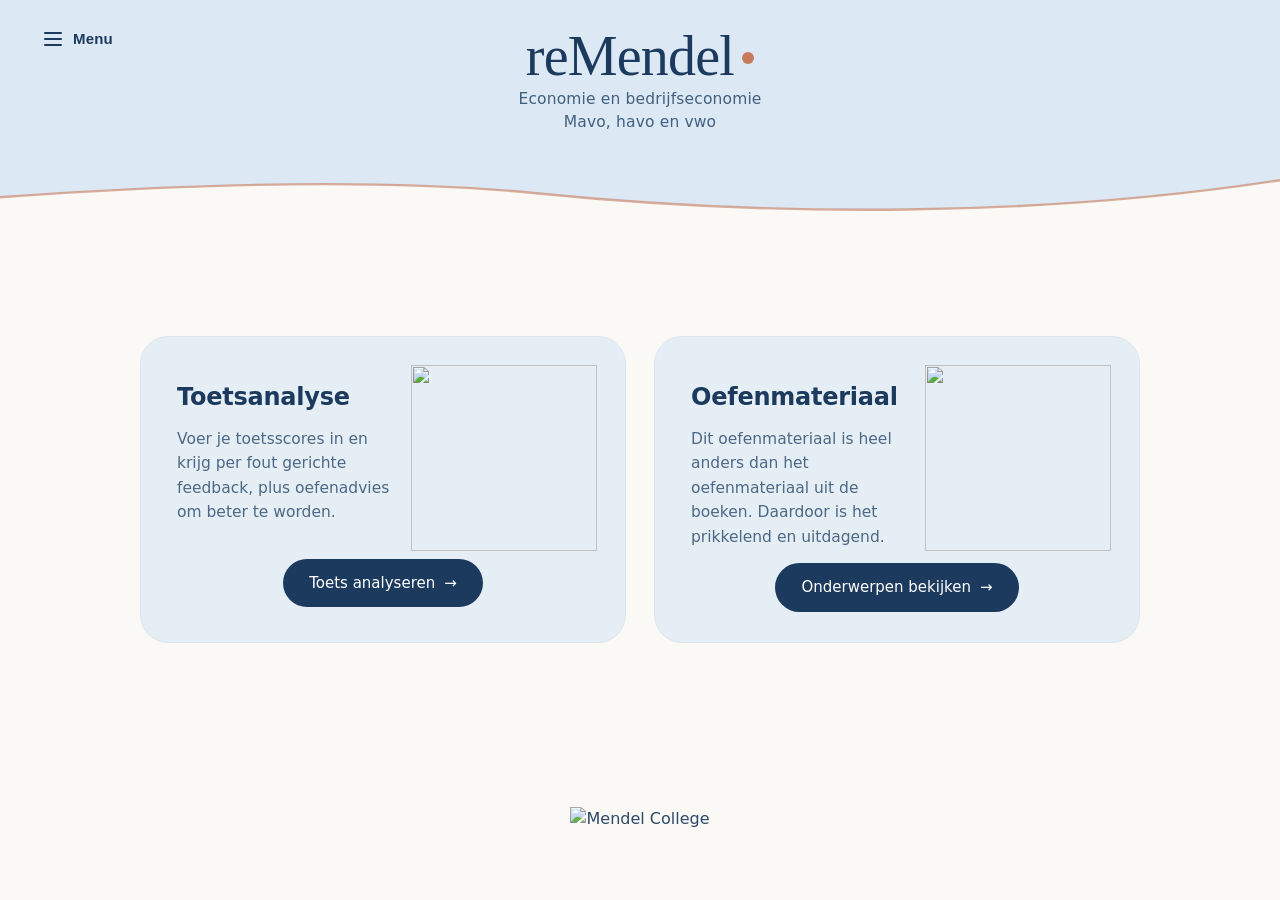
==== index.html @ 52575042 "Add files via upload" ====
<!DOCTYPE html>
<html lang="nl">
<head>
  <meta charset="utf-8">
  <meta name="viewport" content="width=device-width, initial-scale=1">
  <title>reMendel — Economie en bedrijfseconomie</title>
  <meta name="description" content="Oefenmateriaal en toetsanalyse voor economie en bedrijfseconomie op mavo, havo en vwo.">
  <link rel="stylesheet" href="styles.css">
</head>
<body>
  <div class="rm-page" id="page">

    <!-- Menuknop -->
    <button class="rm-menu-toggle" id="menuToggle" aria-label="Menu openen" aria-expanded="false" aria-controls="band">
      <span class="bars" aria-hidden="true"><span></span><span></span><span></span></span>
      <span class="label">Menu</span>
    </button>

    <!-- Zijmenu -->
    <nav class="rm-band" id="band" aria-label="Hoofdmenu">
      <a href="index.html" aria-current="page">Home <span class="pijl" aria-hidden="true">→</span></a>
      <a href="toetsanalyse.html">Toetsanalyse <span class="pijl" aria-hidden="true">→</span></a>
      <a href="oefenmateriaal.html">Oefenmateriaal <span class="pijl" aria-hidden="true">→</span></a>
    </nav>
    <div class="rm-scrim" id="scrim" hidden></div>

    <!-- Kop -->
    <div class="rm-headband">
      <header class="rm-header">
        <span class="rm-logo">
          <span class="naam">reMendel</span>
          <span class="stip" aria-hidden="true"></span>
        </span>
      </header>
      <p class="rm-subtitle">Economie en bedrijfseconomie<br>Mavo, havo en vwo</p>
    </div>
    <svg class="rm-wave" viewBox="0 0 1440 90" preserveAspectRatio="none" aria-hidden="true">
      <path d="M0,0 L1440,0 L1440,34 C1170,86 870,86 600,52 C420,30 200,40 0,58 Z" fill="#DCE8F4"></path>
      <path d="M1440,34 C1170,86 870,86 600,52 C420,30 200,40 0,58" fill="none" stroke="#C57B5C" stroke-width="2.4" stroke-opacity="0.6" vector-effect="non-scaling-stroke"></path>
    </svg>

    <!-- Tegels -->
    <main class="rm-main">
      <div class="rm-tiles">

        <a class="rm-tile" href="toetsanalyse.html">
          <div class="rm-tile-top">
            <div class="rm-tile-body">
              <h3>Toetsanalyse</h3>
              <p>Voer je toetsscores in en krijg per fout gerichte feedback, plus oefenadvies om beter te worden.</p>
            </div>
            <img class="rm-tile-illu" src="assets/illu-toetsanalyse.png" alt="">
          </div>
          <div class="rm-tile-cta">
            <span class="rm-cta">Toets analyseren <span class="rm-arrow" aria-hidden="true">→</span></span>
          </div>
        </a>

        <a class="rm-tile" href="oefenmateriaal.html">
          <div class="rm-tile-top">
            <div class="rm-tile-body">
              <h3>Oefenmateriaal</h3>
              <p>Dit oefenmateriaal is heel anders dan het oefenmateriaal uit de boeken. Daardoor is het prikkelend en uitdagend.</p>
            </div>
            <img class="rm-tile-illu" src="assets/illu-oefenmateriaal.png" alt="">
          </div>
          <div class="rm-tile-cta">
            <span class="rm-cta">Onderwerpen bekijken <span class="rm-arrow" aria-hidden="true">→</span></span>
          </div>
        </a>

      </div>
    </main>

    <!-- Footer -->
    <footer class="rm-footer">
      <img src="assets/logo-mendel.png" alt="Mendel College">
    </footer>

  </div>
  <script src="script.js"></script>
</body>
</html>
---- styles.css ----
/* ============ Lettertypen (Hanken Grotesk + Newsreader) ============ */
@font-face {
  font-family: 'Hanken Grotesk';
  font-style: normal;
  font-weight: 400;
  font-display: swap;
  src: url("fonts/af7fee92-cc1e-4064-9de9-580bec2a0c16.woff2") format('woff2');
  unicode-range: U+0460-052F, U+1C80-1C8A, U+20B4, U+2DE0-2DFF, U+A640-A69F, U+FE2E-FE2F;
}
@font-face {
  font-family: 'Hanken Grotesk';
  font-style: normal;
  font-weight: 400;
  font-display: swap;
  src: url("fonts/03a9ec84-16bf-415b-9868-a55ded460563.woff2") format('woff2');
  unicode-range: U+0102-0103, U+0110-0111, U+0128-0129, U+0168-0169, U+01A0-01A1, U+01AF-01B0, U+0300-0301, U+0303-0304, U+0308-0309, U+0323, U+0329, U+1EA0-1EF9, U+20AB;
}
@font-face {
  font-family: 'Hanken Grotesk';
  font-style: normal;
  font-weight: 400;
  font-display: swap;
  src: url("fonts/28de9217-d62a-4a93-bbff-478c184d26af.woff2") format('woff2');
  unicode-range: U+0100-02BA, U+02BD-02C5, U+02C7-02CC, U+02CE-02D7, U+02DD-02FF, U+0304, U+0308, U+0329, U+1D00-1DBF, U+1E00-1E9F, U+1EF2-1EFF, U+2020, U+20A0-20AB, U+20AD-20C0, U+2113, U+2C60-2C7F, U+A720-A7FF;
}
@font-face {
  font-family: 'Hanken Grotesk';
  font-style: normal;
  font-weight: 400;
  font-display: swap;
  src: url("fonts/dc36c14e-3878-4ed7-b12c-82b703f719ae.woff2") format('woff2');
  unicode-range: U+0000-00FF, U+0131, U+0152-0153, U+02BB-02BC, U+02C6, U+02DA, U+02DC, U+0304, U+0308, U+0329, U+2000-206F, U+20AC, U+2122, U+2191, U+2193, U+2212, U+2215, U+FEFF, U+FFFD;
}
@font-face {
  font-family: 'Hanken Grotesk';
  font-style: normal;
  font-weight: 500;
  font-display: swap;
  src: url("fonts/af7fee92-cc1e-4064-9de9-580bec2a0c16.woff2") format('woff2');
  unicode-range: U+0460-052F, U+1C80-1C8A, U+20B4, U+2DE0-2DFF, U+A640-A69F, U+FE2E-FE2F;
}
@font-face {
  font-family: 'Hanken Grotesk';
  font-style: normal;
  font-weight: 500;
  font-display: swap;
  src: url("fonts/03a9ec84-16bf-415b-9868-a55ded460563.woff2") format('woff2');
  unicode-range: U+0102-0103, U+0110-0111, U+0128-0129, U+0168-0169, U+01A0-01A1, U+01AF-01B0, U+0300-0301, U+0303-0304, U+0308-0309, U+0323, U+0329, U+1EA0-1EF9, U+20AB;
}
@font-face {
  font-family: 'Hanken Grotesk';
  font-style: normal;
  font-weight: 500;
  font-display: swap;
  src: url("fonts/28de9217-d62a-4a93-bbff-478c184d26af.woff2") format('woff2');
  unicode-range: U+0100-02BA, U+02BD-02C5, U+02C7-02CC, U+02CE-02D7, U+02DD-02FF, U+0304, U+0308, U+0329, U+1D00-1DBF, U+1E00-1E9F, U+1EF2-1EFF, U+2020, U+20A0-20AB, U+20AD-20C0, U+2113, U+2C60-2C7F, U+A720-A7FF;
}
@font-face {
  font-family: 'Hanken Grotesk';
  font-style: normal;
  font-weight: 500;
  font-display: swap;
  src: url("fonts/dc36c14e-3878-4ed7-b12c-82b703f719ae.woff2") format('woff2');
  unicode-range: U+0000-00FF, U+0131, U+0152-0153, U+02BB-02BC, U+02C6, U+02DA, U+02DC, U+0304, U+0308, U+0329, U+2000-206F, U+20AC, U+2122, U+2191, U+2193, U+2212, U+2215, U+FEFF, U+FFFD;
}
@font-face {
  font-family: 'Hanken Grotesk';
  font-style: normal;
  font-weight: 600;
  font-display: swap;
  src: url("fonts/af7fee92-cc1e-4064-9de9-580bec2a0c16.woff2") format('woff2');
  unicode-range: U+0460-052F, U+1C80-1C8A, U+20B4, U+2DE0-2DFF, U+A640-A69F, U+FE2E-FE2F;
}
@font-face {
  font-family: 'Hanken Grotesk';
  font-style: normal;
  font-weight: 600;
  font-display: swap;
  src: url("fonts/03a9ec84-16bf-415b-9868-a55ded460563.woff2") format('woff2');
  unicode-range: U+0102-0103, U+0110-0111, U+0128-0129, U+0168-0169, U+01A0-01A1, U+01AF-01B0, U+0300-0301, U+0303-0304, U+0308-0309, U+0323, U+0329, U+1EA0-1EF9, U+20AB;
}
@font-face {
  font-family: 'Hanken Grotesk';
  font-style: normal;
  font-weight: 600;
  font-display: swap;
  src: url("fonts/28de9217-d62a-4a93-bbff-478c184d26af.woff2") format('woff2');
  unicode-range: U+0100-02BA, U+02BD-02C5, U+02C7-02CC, U+02CE-02D7, U+02DD-02FF, U+0304, U+0308, U+0329, U+1D00-1DBF, U+1E00-1E9F, U+1EF2-1EFF, U+2020, U+20A0-20AB, U+20AD-20C0, U+2113, U+2C60-2C7F, U+A720-A7FF;
}
@font-face {
  font-family: 'Hanken Grotesk';
  font-style: normal;
  font-weight: 600;
  font-display: swap;
  src: url("fonts/dc36c14e-3878-4ed7-b12c-82b703f719ae.woff2") format('woff2');
  unicode-range: U+0000-00FF, U+0131, U+0152-0153, U+02BB-02BC, U+02C6, U+02DA, U+02DC, U+0304, U+0308, U+0329, U+2000-206F, U+20AC, U+2122, U+2191, U+2193, U+2212, U+2215, U+FEFF, U+FFFD;
}
@font-face {
  font-family: 'Hanken Grotesk';
  font-style: normal;
  font-weight: 700;
  font-display: swap;
  src: url("fonts/af7fee92-cc1e-4064-9de9-580bec2a0c16.woff2") format('woff2');
  unicode-range: U+0460-052F, U+1C80-1C8A, U+20B4, U+2DE0-2DFF, U+A640-A69F, U+FE2E-FE2F;
}
@font-face {
  font-family: 'Hanken Grotesk';
  font-style: normal;
  font-weight: 700;
  font-display: swap;
  src: url("fonts/03a9ec84-16bf-415b-9868-a55ded460563.woff2") format('woff2');
  unicode-range: U+0102-0103, U+0110-0111, U+0128-0129, U+0168-0169, U+01A0-01A1, U+01AF-01B0, U+0300-0301, U+0303-0304, U+0308-0309, U+0323, U+0329, U+1EA0-1EF9, U+20AB;
}
@font-face {
  font-family: 'Hanken Grotesk';
  font-style: normal;
  font-weight: 700;
  font-display: swap;
  src: url("fonts/28de9217-d62a-4a93-bbff-478c184d26af.woff2") format('woff2');
  unicode-range: U+0100-02BA, U+02BD-02C5, U+02C7-02CC, U+02CE-02D7, U+02DD-02FF, U+0304, U+0308, U+0329, U+1D00-1DBF, U+1E00-1E9F, U+1EF2-1EFF, U+2020, U+20A0-20AB, U+20AD-20C0, U+2113, U+2C60-2C7F, U+A720-A7FF;
}
@font-face {
  font-family: 'Hanken Grotesk';
  font-style: normal;
  font-weight: 700;
  font-display: swap;
  src: url("fonts/dc36c14e-3878-4ed7-b12c-82b703f719ae.woff2") format('woff2');
  unicode-range: U+0000-00FF, U+0131, U+0152-0153, U+02BB-02BC, U+02C6, U+02DA, U+02DC, U+0304, U+0308, U+0329, U+2000-206F, U+20AC, U+2122, U+2191, U+2193, U+2212, U+2215, U+FEFF, U+FFFD;
}
@font-face {
  font-family: 'Newsreader';
  font-style: normal;
  font-weight: 400;
  font-display: swap;
  src: url("fonts/8d926637-0f16-48f3-9c2e-a3ee5e3c314a.woff2") format('woff2');
  unicode-range: U+0102-0103, U+0110-0111, U+0128-0129, U+0168-0169, U+01A0-01A1, U+01AF-01B0, U+0300-0301, U+0303-0304, U+0308-0309, U+0323, U+0329, U+1EA0-1EF9, U+20AB;
}
@font-face {
  font-family: 'Newsreader';
  font-style: normal;
  font-weight: 400;
  font-display: swap;
  src: url("fonts/e924a175-45f7-4ffa-a5a0-0aee3247b892.woff2") format('woff2');
  unicode-range: U+0100-02BA, U+02BD-02C5, U+02C7-02CC, U+02CE-02D7, U+02DD-02FF, U+0304, U+0308, U+0329, U+1D00-1DBF, U+1E00-1E9F, U+1EF2-1EFF, U+2020, U+20A0-20AB, U+20AD-20C0, U+2113, U+2C60-2C7F, U+A720-A7FF;
}
@font-face {
  font-family: 'Newsreader';
  font-style: normal;
  font-weight: 400;
  font-display: swap;
  src: url("fonts/7d07a307-ad8e-4936-b736-84f4ee46f999.woff2") format('woff2');
  unicode-range: U+0000-00FF, U+0131, U+0152-0153, U+02BB-02BC, U+02C6, U+02DA, U+02DC, U+0304, U+0308, U+0329, U+2000-206F, U+20AC, U+2122, U+2191, U+2193, U+2212, U+2215, U+FEFF, U+FFFD;
}
@font-face {
  font-family: 'Newsreader';
  font-style: normal;
  font-weight: 500;
  font-display: swap;
  src: url("fonts/8d926637-0f16-48f3-9c2e-a3ee5e3c314a.woff2") format('woff2');
  unicode-range: U+0102-0103, U+0110-0111, U+0128-0129, U+0168-0169, U+01A0-01A1, U+01AF-01B0, U+0300-0301, U+0303-0304, U+0308-0309, U+0323, U+0329, U+1EA0-1EF9, U+20AB;
}
@font-face {
  font-family: 'Newsreader';
  font-style: normal;
  font-weight: 500;
  font-display: swap;
  src: url("fonts/e924a175-45f7-4ffa-a5a0-0aee3247b892.woff2") format('woff2');
  unicode-range: U+0100-02BA, U+02BD-02C5, U+02C7-02CC, U+02CE-02D7, U+02DD-02FF, U+0304, U+0308, U+0329, U+1D00-1DBF, U+1E00-1E9F, U+1EF2-1EFF, U+2020, U+20A0-20AB, U+20AD-20C0, U+2113, U+2C60-2C7F, U+A720-A7FF;
}
@font-face {
  font-family: 'Newsreader';
  font-style: normal;
  font-weight: 500;
  font-display: swap;
  src: url("fonts/7d07a307-ad8e-4936-b736-84f4ee46f999.woff2") format('woff2');
  unicode-range: U+0000-00FF, U+0131, U+0152-0153, U+02BB-02BC, U+02C6, U+02DA, U+02DC, U+0304, U+0308, U+0329, U+2000-206F, U+20AC, U+2122, U+2191, U+2193, U+2212, U+2215, U+FEFF, U+FFFD;
}
@font-face {
  font-family: 'Newsreader';
  font-style: normal;
  font-weight: 600;
  font-display: swap;
  src: url("fonts/8d926637-0f16-48f3-9c2e-a3ee5e3c314a.woff2") format('woff2');
  unicode-range: U+0102-0103, U+0110-0111, U+0128-0129, U+0168-0169, U+01A0-01A1, U+01AF-01B0, U+0300-0301, U+0303-0304, U+0308-0309, U+0323, U+0329, U+1EA0-1EF9, U+20AB;
}
@font-face {
  font-family: 'Newsreader';
  font-style: normal;
  font-weight: 600;
  font-display: swap;
  src: url("fonts/e924a175-45f7-4ffa-a5a0-0aee3247b892.woff2") format('woff2');
  unicode-range: U+0100-02BA, U+02BD-02C5, U+02C7-02CC, U+02CE-02D7, U+02DD-02FF, U+0304, U+0308, U+0329, U+1D00-1DBF, U+1E00-1E9F, U+1EF2-1EFF, U+2020, U+20A0-20AB, U+20AD-20C0, U+2113, U+2C60-2C7F, U+A720-A7FF;
}
@font-face {
  font-family: 'Newsreader';
  font-style: normal;
  font-weight: 600;
  font-display: swap;
  src: url("fonts/7d07a307-ad8e-4936-b736-84f4ee46f999.woff2") format('woff2');
  unicode-range: U+0000-00FF, U+0131, U+0152-0153, U+02BB-02BC, U+02C6, U+02DA, U+02DC, U+0304, U+0308, U+0329, U+2000-206F, U+20AC, U+2122, U+2191, U+2193, U+2212, U+2215, U+FEFF, U+FFFD;
}
/* ==========================================================================
   reMendel huisstijl
   Gedeeld stylesheet voor alle pagina's. Kleuren, typografie en de
   terugkerende componenten (logo, knoppen, tegels, zijmenu) staan hier,
   zodat elke pagina dezelfde uitstraling heeft.
   ========================================================================== */

:root {
  /* Kleuren */
  --inkt:            #1C3A5E;   /* hoofdkleur: koppen, logo, zijmenu */
  --inkt-donker:     #142C49;   /* hover op donkere knoppen */
  --terra:           #C57B5C;   /* accent: het bolletje, lijnen */
  --lucht:           #DCE8F4;   /* lichtblauwe band achter de kop */
  --mist:            #E6EEF5;   /* achtergrond van de tegels */
  --mist-rand:       #DCE6F1;   /* rand van de tegels */
  --mist-rand-hover: #C9D8EC;
  --tekst:           #4C6885;   /* lopende tekst in tegels */
  --tekst-zacht:     #41607F;   /* ondertitels */
  --papier:          #FAF9F5;   /* paginakleur */

  /* Typografie */
  --serif: 'Newsreader', Georgia, serif;
  --sans:  'Hanken Grotesk', system-ui, -apple-system, sans-serif;

  /* Maatvoering */
  --band-breedte: 304px;
  --marge-zij: 44px;
}

* { margin: 0; padding: 0; box-sizing: border-box; }

html { -webkit-text-size-adjust: 100%; }

body {
  font-family: var(--sans);
  color: var(--inkt);
  background: var(--papier);
  min-height: 100vh;
  line-height: 1.5;
  -webkit-font-smoothing: antialiased;
  text-rendering: optimizeLegibility;
}

img { max-width: 100%; }

a { color: inherit; }

/* Pagina-omhulsel -------------------------------------------------------- */
.rm-page {
  position: relative;
  min-height: 100vh;
  display: flex;
  flex-direction: column;
  overflow: hidden;
}

/* Menuknop (hamburger) --------------------------------------------------- */
.rm-menu-toggle {
  position: absolute;
  top: 30px;
  left: var(--marge-zij);
  z-index: 60;
  display: flex;
  align-items: center;
  gap: 11px;
  background: none;
  border: none;
  padding: 6px;
  margin: -6px;
  cursor: pointer;
  color: var(--inkt);
}
.rm-menu-toggle .bars {
  display: flex;
  flex-direction: column;
  gap: 4px;
}
.rm-menu-toggle .bars span {
  display: block;
  width: 18px;
  height: 2px;
  border-radius: 2px;
  background: currentColor;
  transition: transform .25s ease, opacity .2s ease;
}
.rm-menu-toggle .label {
  font-size: 15px;
  font-weight: 600;
  letter-spacing: .01em;
}
/* kruisje wanneer het menu open is */
.rm-page.menu-open .rm-menu-toggle { color: #fff; }
.rm-page.menu-open .rm-menu-toggle .bars span:nth-child(1) { transform: translateY(6px) rotate(45deg); }
.rm-page.menu-open .rm-menu-toggle .bars span:nth-child(2) { opacity: 0; }
.rm-page.menu-open .rm-menu-toggle .bars span:nth-child(3) { transform: translateY(-6px) rotate(-45deg); }

/* Kop met logo ----------------------------------------------------------- */
.rm-headband { background: var(--lucht); }
.rm-header {
  position: relative;
  text-align: center;
  padding: 28px var(--marge-zij) 4px;
  z-index: 50;
}
.rm-logo {
  display: inline-flex;
  align-items: baseline;
}
.rm-logo .naam {
  font-family: var(--serif);
  font-size: 56px;
  font-weight: 500;
  letter-spacing: -.014em;
  color: var(--inkt);
  line-height: 1;
}
.rm-logo .stip {
  width: 12px;
  height: 12px;
  border-radius: 50%;
  background: var(--terra);
  display: inline-block;
  margin-left: 8px;
  transform: translateY(-11px);
}
.rm-subtitle {
  text-align: center;
  padding: 0 var(--marge-zij) 22px;
  color: var(--tekst-zacht);
  font-size: 15.5px;
  line-height: 1.5;
  letter-spacing: .01em;
}
/* golvende scheiding onder de kop */
.rm-wave { display: block; width: 100%; height: 64px; margin-top: -1px; }

/* Zijmenu (band) --------------------------------------------------------- */
.rm-band {
  position: fixed;
  left: 0;
  top: 0;
  height: 100vh;
  width: var(--band-breedte);
  box-sizing: border-box;
  background: var(--inkt);
  z-index: 55;
  padding: 74px 26px 32px;
  box-shadow: 24px 0 60px -22px rgba(20, 40, 70, .55);
  display: flex;
  flex-direction: column;
  gap: 6px;
  overflow-y: auto;
  /* standaard gesloten */
  opacity: 0;
  transform: translateX(-16px);
  pointer-events: none;
  transition: opacity .4s ease, transform .4s ease;
}
.rm-page.menu-open .rm-band {
  opacity: 1;
  transform: translateX(0);
  pointer-events: auto;
}
.rm-band a {
  display: flex;
  align-items: center;
  justify-content: space-between;
  gap: 12px;
  padding: 14px 16px;
  border-radius: 14px;
  text-decoration: none;
  font-size: 19px;
  font-weight: 600;
  color: #fff;
  transition: background .18s ease;
}
.rm-band a:hover,
.rm-band a:focus-visible { background: rgba(255, 255, 255, .08); }
.rm-band a[aria-current="page"] { background: rgba(255, 255, 255, .12); }
.rm-band a .pijl { font-size: 15px; color: rgba(255, 255, 255, .5); }

/* overlay achter het open menu (om te sluiten) */
.rm-scrim {
  position: fixed;
  inset: 0;
  z-index: 54;
  background: rgba(20, 40, 70, .28);
  opacity: 0;
  pointer-events: none;
  transition: opacity .4s ease;
}
.rm-page.menu-open .rm-scrim { opacity: 1; pointer-events: auto; }

/* Hoofdinhoud ------------------------------------------------------------ */
.rm-main {
  position: relative;
  z-index: 1;
  flex: 1;
  display: flex;
  flex-direction: column;
  align-items: center;
  justify-content: center;
  padding: 64px var(--marge-zij);
}

/* Tegels ----------------------------------------------------------------- */
.rm-tiles {
  display: flex;
  gap: 28px;
  width: 100%;
  max-width: 1000px;
}
.rm-tile {
  flex: 1;
  background: var(--mist);
  border: 1px solid var(--mist-rand);
  border-radius: 28px;
  padding: 34px 36px 30px;
  display: flex;
  flex-direction: column;
  text-decoration: none;
  color: inherit;
  transition: transform .3s ease, box-shadow .3s ease, border-color .3s ease;
}
.rm-tile:hover,
.rm-tile:focus-visible {
  transform: translateY(-6px);
  box-shadow: 0 24px 48px -26px rgba(28, 58, 94, .42);
  border-color: var(--mist-rand-hover);
  outline: none;
}
.rm-tile-top { display: flex; gap: 12px; align-items: flex-start; }
.rm-tile-body { flex: 1; min-width: 0; padding-top: 8px; }
.rm-tile h3 {
  font-size: 24px;
  font-weight: 600;
  letter-spacing: -.01em;
  margin: 0 0 12px;
}
.rm-tile p {
  font-size: 15.5px;
  line-height: 1.58;
  color: var(--tekst);
  margin: 0;
}
.rm-tile-illu {
  width: 186px;
  height: 186px;
  flex-shrink: 0;
  display: block;
  margin: -6px -8px -6px 0;
}
.rm-tile-cta { text-align: center; margin-top: 14px; }

/* Knop ------------------------------------------------------------------- */
.rm-cta {
  display: inline-flex;
  align-items: center;
  gap: 9px;
  background: var(--inkt);
  color: #fff;
  border: none;
  border-radius: 999px;
  padding: 13px 26px;
  font-family: inherit;
  font-size: 15px;
  font-weight: 500;
  cursor: pointer;
  white-space: nowrap;
  text-decoration: none;
  transition: background .2s ease;
}
.rm-cta:hover,
.rm-cta:focus-visible { background: var(--inkt-donker); outline: none; }
.rm-cta .rm-arrow { transition: transform .2s ease; }
.rm-tile:hover .rm-arrow,
.rm-cta:hover .rm-arrow { transform: translateX(3px); }

/* Binnenpagina's --------------------------------------------------------- */
.rm-main.is-page { justify-content: flex-start; }
.rm-content { width: 100%; max-width: 820px; }
.rm-page-title {
  font-family: var(--serif);
  font-size: 40px;
  font-weight: 500;
  letter-spacing: -.012em;
  color: var(--inkt);
  margin: 0 0 14px;
}
.rm-lead {
  font-size: 17px;
  line-height: 1.6;
  color: var(--tekst);
  margin: 0 0 32px;
  max-width: 60ch;
}
.rm-placeholder {
  background: var(--mist);
  border: 1px dashed var(--mist-rand-hover);
  border-radius: 20px;
  padding: 40px 34px;
  color: var(--tekst);
  font-size: 15.5px;
  line-height: 1.6;
}
.rm-placeholder strong { color: var(--inkt); font-weight: 600; }

/* Footer ----------------------------------------------------------------- */
.rm-footer {
  position: relative;
  z-index: 1;
  display: flex;
  justify-content: center;
  padding: 48px var(--marge-zij) 56px;
}
.rm-footer img { height: 37px; width: auto; opacity: .92; }

/* Toegankelijkheid ------------------------------------------------------- */
:focus-visible { outline: 2px solid var(--terra); outline-offset: 3px; }

/* Responsief ------------------------------------------------------------- */
@media (max-width: 760px) {
  :root { --marge-zij: 22px; }
  .rm-logo .naam { font-size: 44px; }
  .rm-tiles { flex-direction: column; gap: 20px; }
  .rm-tile-illu { width: 130px; height: 130px; }
  .rm-main { padding: 40px var(--marge-zij); }
}

@media (prefers-reduced-motion: reduce) {
  * { transition: none !important; animation: none !important; }
}
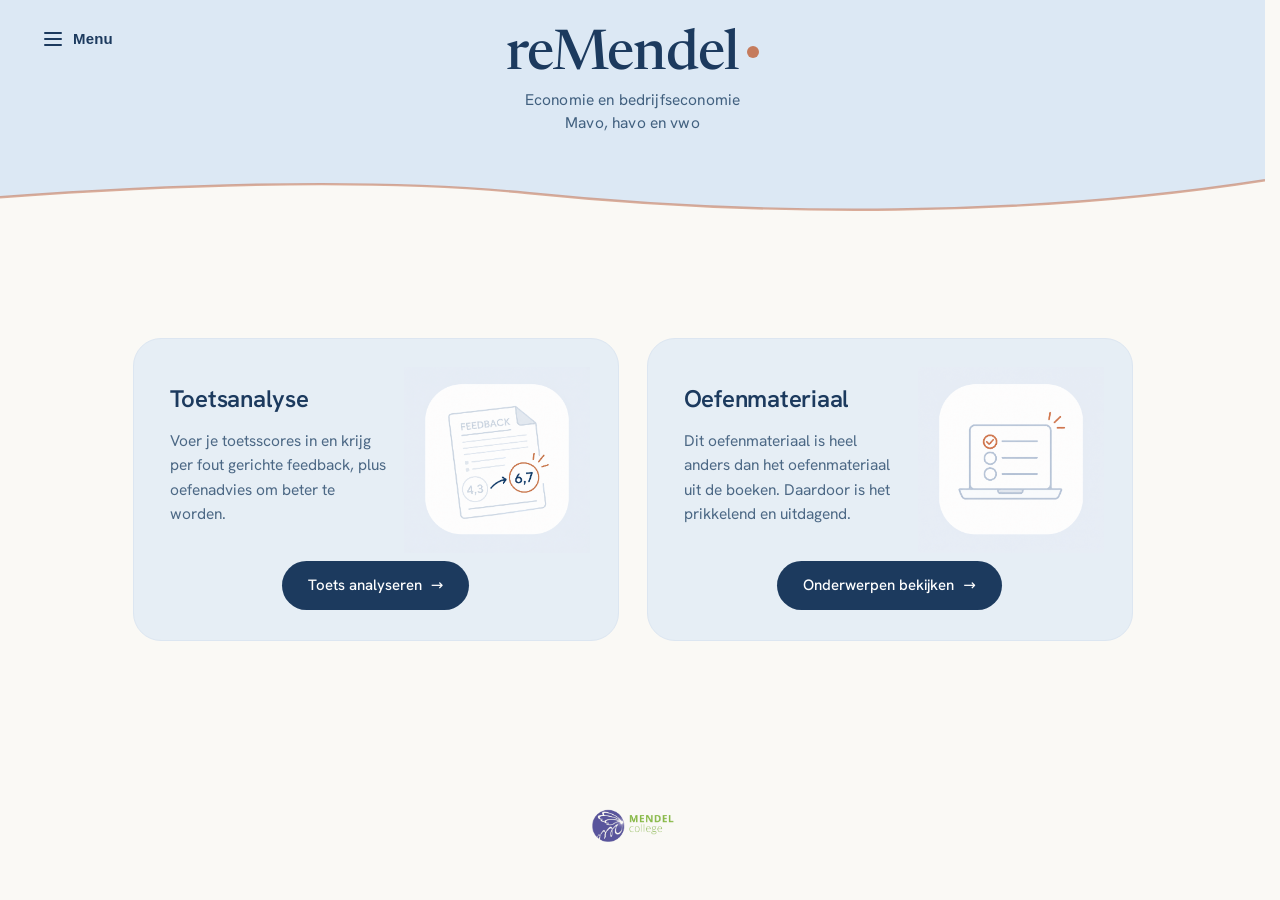
==== commit e6c7d760: "Add files via upload" ====
--- a/index.html
+++ b/index.html
@@ -22,7 +22,7 @@
       <a href="toetsanalyse.html">Toetsanalyse <span class="pijl" aria-hidden="true">→</span></a>
       <a href="oefenmateriaal.html">Oefenmateriaal <span class="pijl" aria-hidden="true">→</span></a>
     </nav>
-    <div class="rm-scrim" id="scrim" hidden></div>
+    <div class="rm-scrim" id="scrim"></div>
 
     <!-- Kop -->
     <div class="rm-headband">
--- a/styles.css
+++ b/styles.css
@@ -230,7 +230,7 @@
 
 * { margin: 0; padding: 0; box-sizing: border-box; }
 
-html { -webkit-text-size-adjust: 100%; }
+html { -webkit-text-size-adjust: 100%; scrollbar-gutter: stable; }
 
 body {
   font-family: var(--sans);
@@ -331,6 +331,18 @@
   font-size: 15.5px;
   line-height: 1.5;
   letter-spacing: .01em;
+}
+/* Op binnenpagina's komt hier de paginanaam in plaats van de ondertitel */
+.rm-pagenaam {
+  text-align: center;
+  padding: 0 var(--marge-zij) 22px;
+  margin: 0;
+  font-family: var(--serif);
+  font-size: 30px;
+  font-weight: 500;
+  letter-spacing: -.01em;
+  color: var(--inkt);
+  line-height: 1.1;
 }
 /* golvende scheiding onder de kop */
 .rm-wave { display: block; width: 100%; height: 64px; margin-top: -1px; }
@@ -351,15 +363,13 @@
   flex-direction: column;
   gap: 6px;
   overflow-y: auto;
-  /* standaard gesloten */
+  /* standaard gesloten: uit beeld gefade */
   opacity: 0;
-  transform: translateX(-16px);
   pointer-events: none;
-  transition: opacity .4s ease, transform .4s ease;
+  transition: opacity .42s ease;
 }
 .rm-page.menu-open .rm-band {
   opacity: 1;
-  transform: translateX(0);
   pointer-events: auto;
 }
 .rm-band a {
@@ -388,7 +398,7 @@
   background: rgba(20, 40, 70, .28);
   opacity: 0;
   pointer-events: none;
-  transition: opacity .4s ease;
+  transition: opacity .42s ease;
 }
 .rm-page.menu-open .rm-scrim { opacity: 1; pointer-events: auto; }
 
@@ -506,6 +516,154 @@
 }
 .rm-placeholder strong { color: var(--inkt); font-weight: 600; }
 
+/* Oefenmateriaal: niveaus, klassen, items en de weergave -------------------- */
+.oef-content { width: 100%; max-width: 1000px; }
+
+.oef-grid {
+  display: flex;
+  gap: 18px;
+  align-items: flex-start;
+}
+.oef-niveau {
+  flex: 1;
+  min-width: 0;
+  background: var(--mist);
+  border: 1px solid var(--mist-rand);
+  border-radius: 20px;
+  overflow: hidden;
+}
+/* niveaukop (MAVO / HAVO / VWO) */
+.oef-niveau > .oef-kop {
+  width: 100%;
+  display: flex;
+  align-items: center;
+  justify-content: space-between;
+  gap: 10px;
+  padding: 18px 20px;
+  background: none;
+  border: none;
+  cursor: pointer;
+  font-family: inherit;
+  font-size: 20px;
+  font-weight: 600;
+  color: var(--inkt);
+  text-align: left;
+}
+.oef-kop .caret {
+  font-size: 13px;
+  color: var(--terra);
+  transition: transform .22s ease;
+}
+.oef-niveau.open > .oef-kop .caret,
+.oef-klas.open > .oef-kop .caret { transform: rotate(90deg); }
+
+/* uitklapbare inhoud (klassen onder een niveau, items onder een klas) */
+.oef-uitklap { display: none; }
+.oef-niveau.open > .oef-uitklap,
+.oef-klas.open > .oef-uitklap { display: block; }
+
+.oef-klassen { padding: 0 14px 14px; display: flex; flex-direction: column; gap: 8px; }
+.oef-klas {
+  background: #fff;
+  border: 1px solid var(--mist-rand);
+  border-radius: 14px;
+  overflow: hidden;
+}
+.oef-klas > .oef-kop {
+  width: 100%;
+  display: flex;
+  align-items: center;
+  justify-content: space-between;
+  gap: 10px;
+  padding: 12px 15px;
+  background: none;
+  border: none;
+  cursor: pointer;
+  font-family: inherit;
+  font-size: 15.5px;
+  font-weight: 600;
+  color: var(--inkt);
+  text-align: left;
+}
+
+.oef-items { padding: 2px 10px 12px; display: flex; flex-direction: column; gap: 4px; }
+.oef-item {
+  width: 100%;
+  display: flex;
+  align-items: center;
+  gap: 8px;
+  padding: 10px 13px;
+  background: none;
+  border: none;
+  border-radius: 10px;
+  cursor: pointer;
+  font-family: inherit;
+  font-size: 14.5px;
+  font-weight: 500;
+  color: var(--tekst);
+  text-align: left;
+  transition: background .16s ease, color .16s ease;
+}
+.oef-item::before {
+  content: "";
+  width: 6px; height: 6px;
+  border-radius: 50%;
+  background: var(--terra);
+  flex-shrink: 0;
+}
+.oef-item:hover,
+.oef-item:focus-visible { background: var(--mist); color: var(--inkt); outline: none; }
+.oef-item.actief { background: var(--inkt); color: #fff; }
+.oef-item.actief::before { background: #fff; }
+
+.oef-leeg {
+  padding: 10px 13px 12px;
+  font-size: 13.5px;
+  line-height: 1.5;
+  color: var(--tekst);
+  opacity: .8;
+}
+
+/* de brede weergave onder de drie menu's */
+.oef-viewer {
+  margin-top: 26px;
+  border: 1px solid var(--mist-rand);
+  border-radius: 20px;
+  overflow: hidden;
+  background: #fff;
+}
+.oef-viewer[hidden] { display: none; }
+.oef-viewer-kop {
+  display: flex;
+  align-items: center;
+  justify-content: space-between;
+  gap: 12px;
+  padding: 14px 18px;
+  background: var(--mist);
+  border-bottom: 1px solid var(--mist-rand);
+}
+.oef-viewer-titel { font-size: 16px; font-weight: 600; color: var(--inkt); }
+.oef-viewer-sluit {
+  background: none;
+  border: none;
+  cursor: pointer;
+  font-family: inherit;
+  font-size: 14px;
+  font-weight: 500;
+  color: var(--tekst);
+  padding: 6px 10px;
+  border-radius: 8px;
+  transition: background .16s ease, color .16s ease;
+}
+.oef-viewer-sluit:hover,
+.oef-viewer-sluit:focus-visible { background: #fff; color: var(--inkt); outline: none; }
+.oef-viewer-frame { display: block; width: 100%; height: 70vh; border: none; }
+
+@media (max-width: 760px) {
+  .oef-grid { flex-direction: column; }
+  .oef-viewer-frame { height: 60vh; }
+}
+
 /* Footer ----------------------------------------------------------------- */
 .rm-footer {
   position: relative;
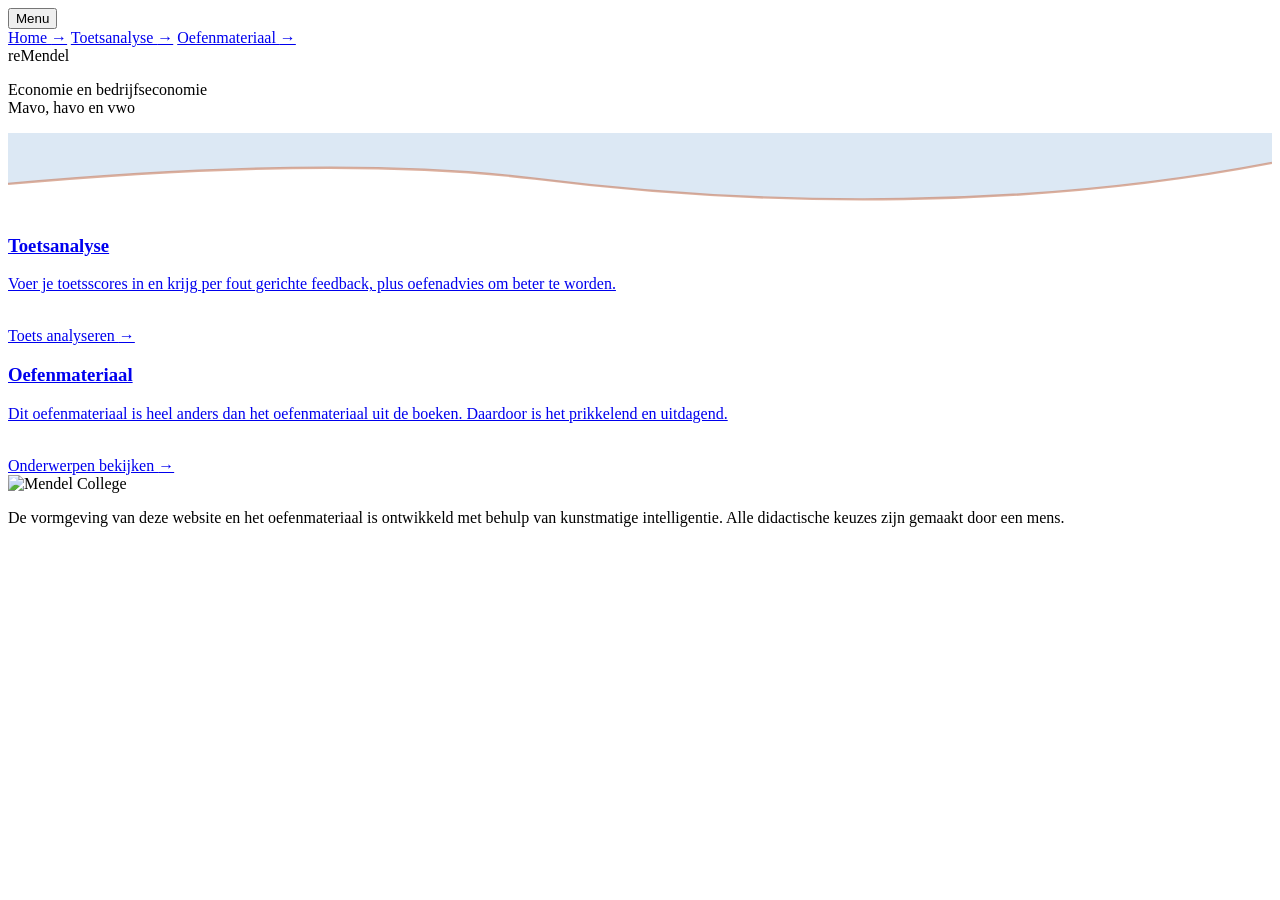
==== commit a5de2523: "Add files via upload" ====
--- a/index.html
+++ b/index.html
@@ -77,6 +77,8 @@
       <img src="assets/logo-mendel.png" alt="Mendel College">
     </footer>
 
+    <p class="rm-disclaimer">De vormgeving van deze website en het oefenmateriaal is ontwikkeld met behulp van kunstmatige intelligentie. Alle didactische keuzes zijn gemaakt door een mens.</p>
+
   </div>
   <script src="script.js"></script>
 </body>
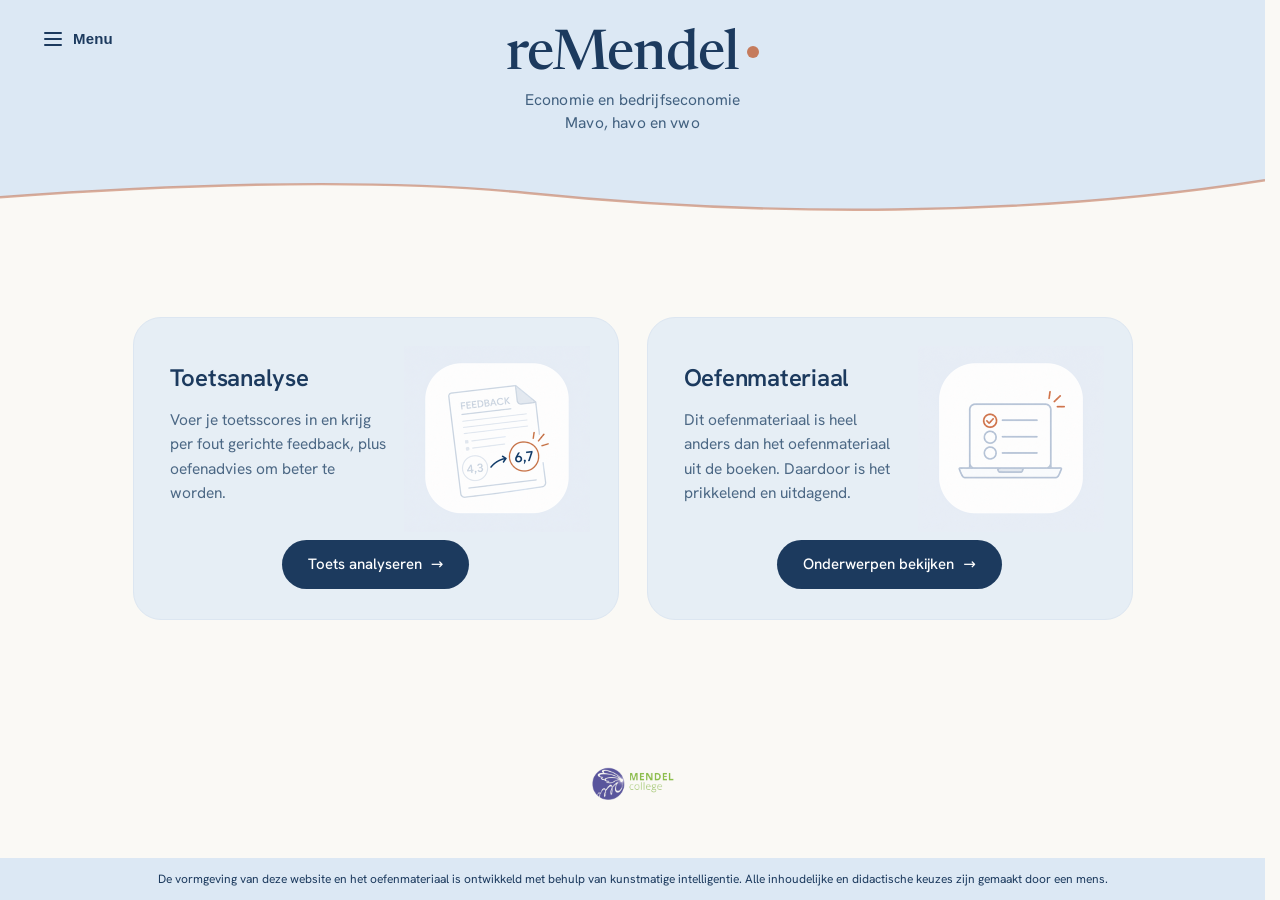
==== commit 7e92a823: "Add files via upload" ====
--- a/index.html
+++ b/index.html
@@ -49,7 +49,7 @@
               <h3>Toetsanalyse</h3>
               <p>Voer je toetsscores in en krijg per fout gerichte feedback, plus oefenadvies om beter te worden.</p>
             </div>
-            <img class="rm-tile-illu" src="assets/illu-toetsanalyse.png" alt="">
+            <img class="rm-tile-illu" src="[data-uri]" alt="">
           </div>
           <div class="rm-tile-cta">
             <span class="rm-cta">Toets analyseren <span class="rm-arrow" aria-hidden="true">→</span></span>
@@ -62,7 +62,7 @@
               <h3>Oefenmateriaal</h3>
               <p>Dit oefenmateriaal is heel anders dan het oefenmateriaal uit de boeken. Daardoor is het prikkelend en uitdagend.</p>
             </div>
-            <img class="rm-tile-illu" src="assets/illu-oefenmateriaal.png" alt="">
+            <img class="rm-tile-illu" src="[data-uri]" alt="">
           </div>
           <div class="rm-tile-cta">
             <span class="rm-cta">Onderwerpen bekijken <span class="rm-arrow" aria-hidden="true">→</span></span>
@@ -74,10 +74,10 @@
 
     <!-- Footer -->
     <footer class="rm-footer">
-      <img src="assets/logo-mendel.png" alt="Mendel College">
+      <img src="[data-uri]